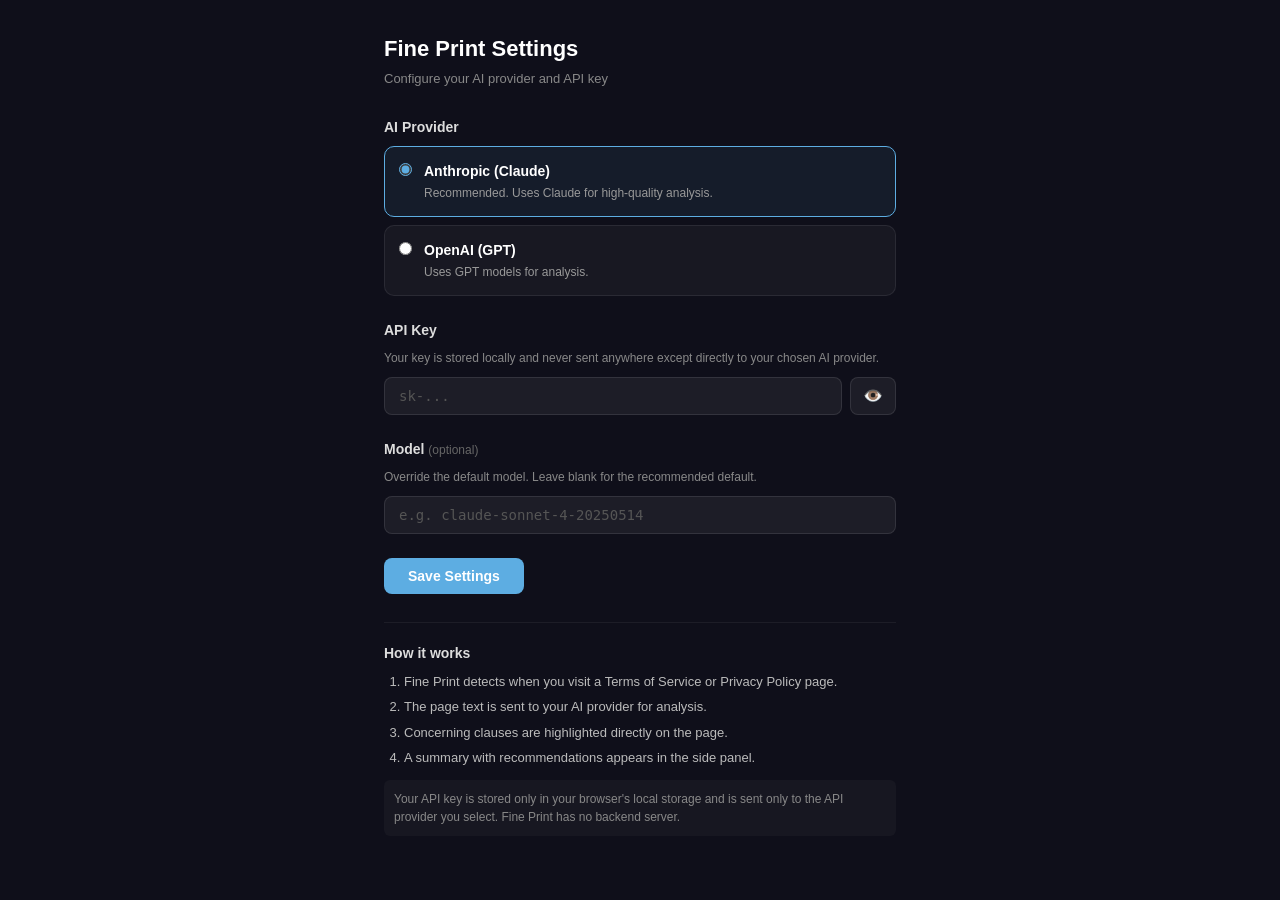
==== src/settings.html @ 07971ee2 "Initial commit: Fine Print Chrome extension AI-powered TOS & Privacy Policy analyzer with BYOK model" ====
<!DOCTYPE html>
<html lang="en">
<head>
  <meta charset="UTF-8">
  <meta name="viewport" content="width=device-width, initial-scale=1.0">
  <title>Fine Print - Settings</title>
  <link rel="stylesheet" href="settings.css">
</head>
<body>
  <div class="container">
    <header>
      <h1>Fine Print Settings</h1>
      <p class="subtitle">Configure your AI provider and API key</p>
    </header>

    <form id="settings-form">
      <section class="form-section">
        <h2>AI Provider</h2>
        <div class="radio-group">
          <label class="radio-card">
            <input type="radio" name="provider" value="anthropic" checked>
            <div class="radio-content">
              <div class="radio-title">Anthropic (Claude)</div>
              <div class="radio-desc">Recommended. Uses Claude for high-quality analysis.</div>
            </div>
          </label>
          <label class="radio-card">
            <input type="radio" name="provider" value="openai">
            <div class="radio-content">
              <div class="radio-title">OpenAI (GPT)</div>
              <div class="radio-desc">Uses GPT models for analysis.</div>
            </div>
          </label>
        </div>
      </section>

      <section class="form-section">
        <h2>API Key</h2>
        <p class="field-desc">Your key is stored locally and never sent anywhere except directly to your chosen AI provider.</p>
        <div class="input-group">
          <input type="password" id="api-key" placeholder="sk-..." autocomplete="off">
          <button type="button" id="toggle-key" class="btn-icon" title="Show/hide key">👁️</button>
        </div>
      </section>

      <section class="form-section">
        <h2>Model <span class="optional">(optional)</span></h2>
        <p class="field-desc">Override the default model. Leave blank for the recommended default.</p>
        <input type="text" id="model-id" placeholder="e.g. claude-sonnet-4-20250514">
        <div id="model-hint" class="hint"></div>
      </section>

      <div class="actions">
        <button type="submit" class="btn btn-primary">Save Settings</button>
        <span id="save-status" class="save-status"></span>
      </div>
    </form>

    <section class="form-section info-section">
      <h2>How it works</h2>
      <ol>
        <li>Fine Print detects when you visit a Terms of Service or Privacy Policy page.</li>
        <li>The page text is sent to your AI provider for analysis.</li>
        <li>Concerning clauses are highlighted directly on the page.</li>
        <li>A summary with recommendations appears in the side panel.</li>
      </ol>
      <p class="note">Your API key is stored only in your browser's local storage and is sent only to the API provider you select. Fine Print has no backend server.</p>
    </section>
  </div>

  <script src="settings.js"></script>
</body>
</html>
---- src/settings.css ----
* {
  margin: 0;
  padding: 0;
  box-sizing: border-box;
}

body {
  font-family: -apple-system, BlinkMacSystemFont, 'Segoe UI', Roboto, sans-serif;
  background: #0f0f1a;
  color: #e0e0e0;
  line-height: 1.5;
}

.container {
  max-width: 560px;
  margin: 0 auto;
  padding: 32px 24px;
}

header {
  margin-bottom: 28px;
}

header h1 {
  font-size: 22px;
  font-weight: 700;
  color: #fff;
}

.subtitle {
  font-size: 13px;
  color: #888;
  margin-top: 4px;
}

.form-section {
  margin-bottom: 24px;
}

h2 {
  font-size: 14px;
  font-weight: 700;
  color: #ddd;
  margin-bottom: 8px;
}

.optional {
  font-weight: 400;
  color: #666;
  font-size: 12px;
}

.field-desc {
  font-size: 12px;
  color: #888;
  margin-bottom: 10px;
}

/* Radio cards */
.radio-group {
  display: flex;
  flex-direction: column;
  gap: 8px;
}

.radio-card {
  display: flex;
  align-items: flex-start;
  gap: 12px;
  padding: 14px;
  background: rgba(255, 255, 255, 0.04);
  border: 1px solid rgba(255, 255, 255, 0.08);
  border-radius: 10px;
  cursor: pointer;
  transition: border-color 0.15s, background 0.15s;
}

.radio-card:hover {
  background: rgba(255, 255, 255, 0.06);
}

.radio-card:has(input:checked) {
  border-color: #5dade2;
  background: rgba(93, 173, 226, 0.08);
}

.radio-card input {
  margin-top: 2px;
  accent-color: #5dade2;
}

.radio-title {
  font-size: 14px;
  font-weight: 600;
  color: #fff;
}

.radio-desc {
  font-size: 12px;
  color: #999;
  margin-top: 2px;
}

/* Inputs */
input[type="text"],
input[type="password"] {
  width: 100%;
  padding: 10px 14px;
  background: rgba(255, 255, 255, 0.06);
  border: 1px solid rgba(255, 255, 255, 0.1);
  border-radius: 8px;
  color: #fff;
  font-size: 14px;
  font-family: 'SF Mono', 'Fira Code', monospace;
  outline: none;
  transition: border-color 0.15s;
}

input[type="text"]:focus,
input[type="password"]:focus {
  border-color: #5dade2;
}

input::placeholder {
  color: #555;
}

.input-group {
  display: flex;
  gap: 8px;
}

.input-group input {
  flex: 1;
}

.btn-icon {
  background: rgba(255, 255, 255, 0.06);
  border: 1px solid rgba(255, 255, 255, 0.1);
  border-radius: 8px;
  color: #888;
  font-size: 16px;
  cursor: pointer;
  padding: 8px 12px;
  transition: background 0.15s;
}

.btn-icon:hover {
  background: rgba(255, 255, 255, 0.1);
}

.hint {
  font-size: 11px;
  color: #666;
  margin-top: 6px;
}

/* Actions */
.actions {
  display: flex;
  align-items: center;
  gap: 14px;
  margin-bottom: 28px;
}

.btn {
  padding: 10px 24px;
  border-radius: 8px;
  border: none;
  font-size: 14px;
  font-weight: 600;
  cursor: pointer;
  transition: background 0.15s, transform 0.1s;
}

.btn:active {
  transform: scale(0.97);
}

.btn-primary {
  background: #5dade2;
  color: #fff;
}

.btn-primary:hover {
  background: #4a9cd6;
}

.save-status {
  font-size: 13px;
  color: #27ae60;
}

/* Info section */
.info-section {
  padding-top: 20px;
  border-top: 1px solid rgba(255, 255, 255, 0.06);
}

ol {
  padding-left: 20px;
  margin-bottom: 12px;
}

ol li {
  font-size: 13px;
  color: #bbb;
  margin-bottom: 6px;
}

.note {
  font-size: 12px;
  color: #888;
  padding: 10px;
  background: rgba(255, 255, 255, 0.03);
  border-radius: 6px;
}
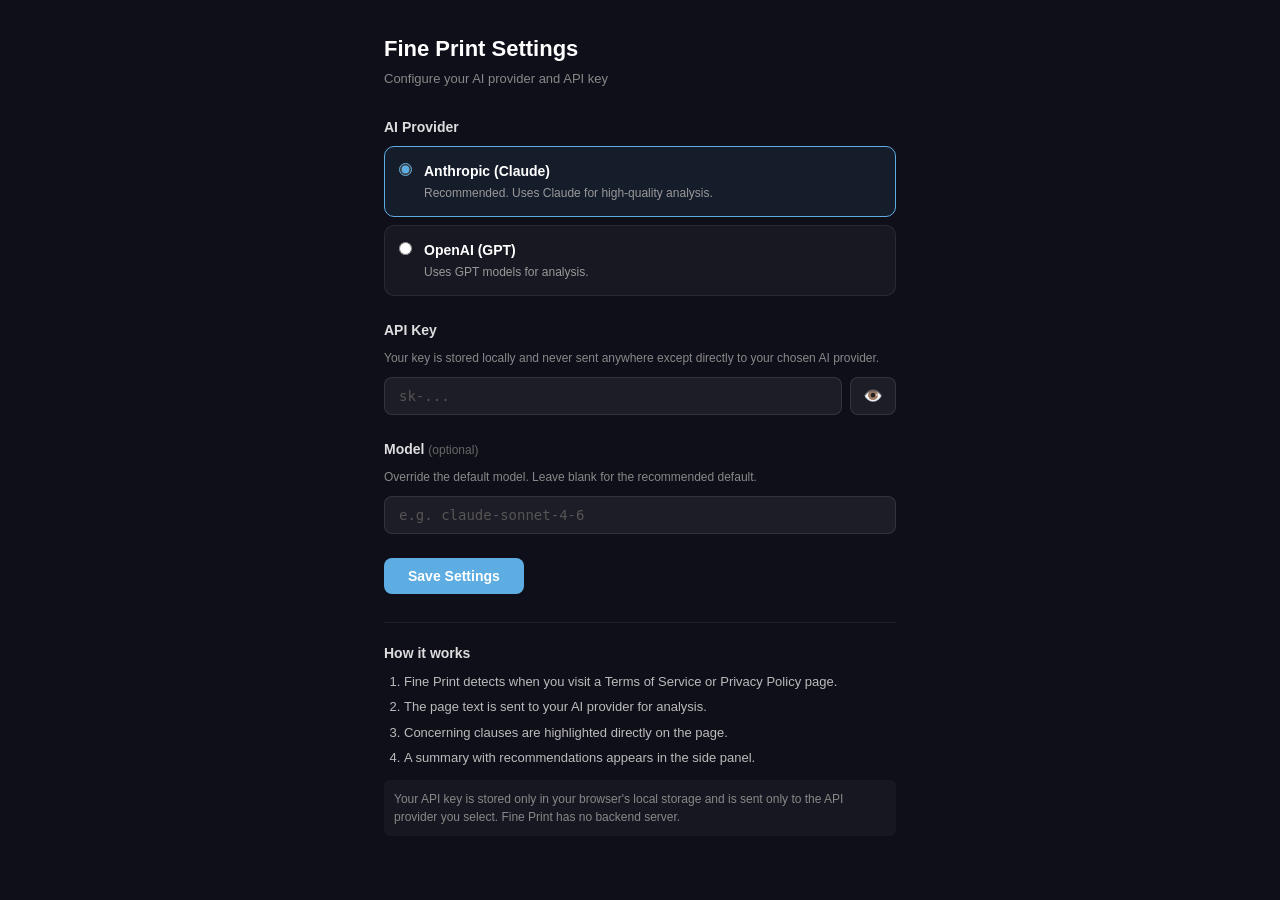
==== commit db3f2e64: "Update default model IDs to current versions Anthropic: claude-sonnet-4-6, OpenAI: gpt-5.4  Co-Autho" ====
--- a/src/settings.html
+++ b/src/settings.html
@@ -46,7 +46,7 @@
       <section class="form-section">
         <h2>Model <span class="optional">(optional)</span></h2>
         <p class="field-desc">Override the default model. Leave blank for the recommended default.</p>
-        <input type="text" id="model-id" placeholder="e.g. claude-sonnet-4-20250514">
+        <input type="text" id="model-id" placeholder="e.g. claude-sonnet-4-6">
         <div id="model-hint" class="hint"></div>
       </section>
 
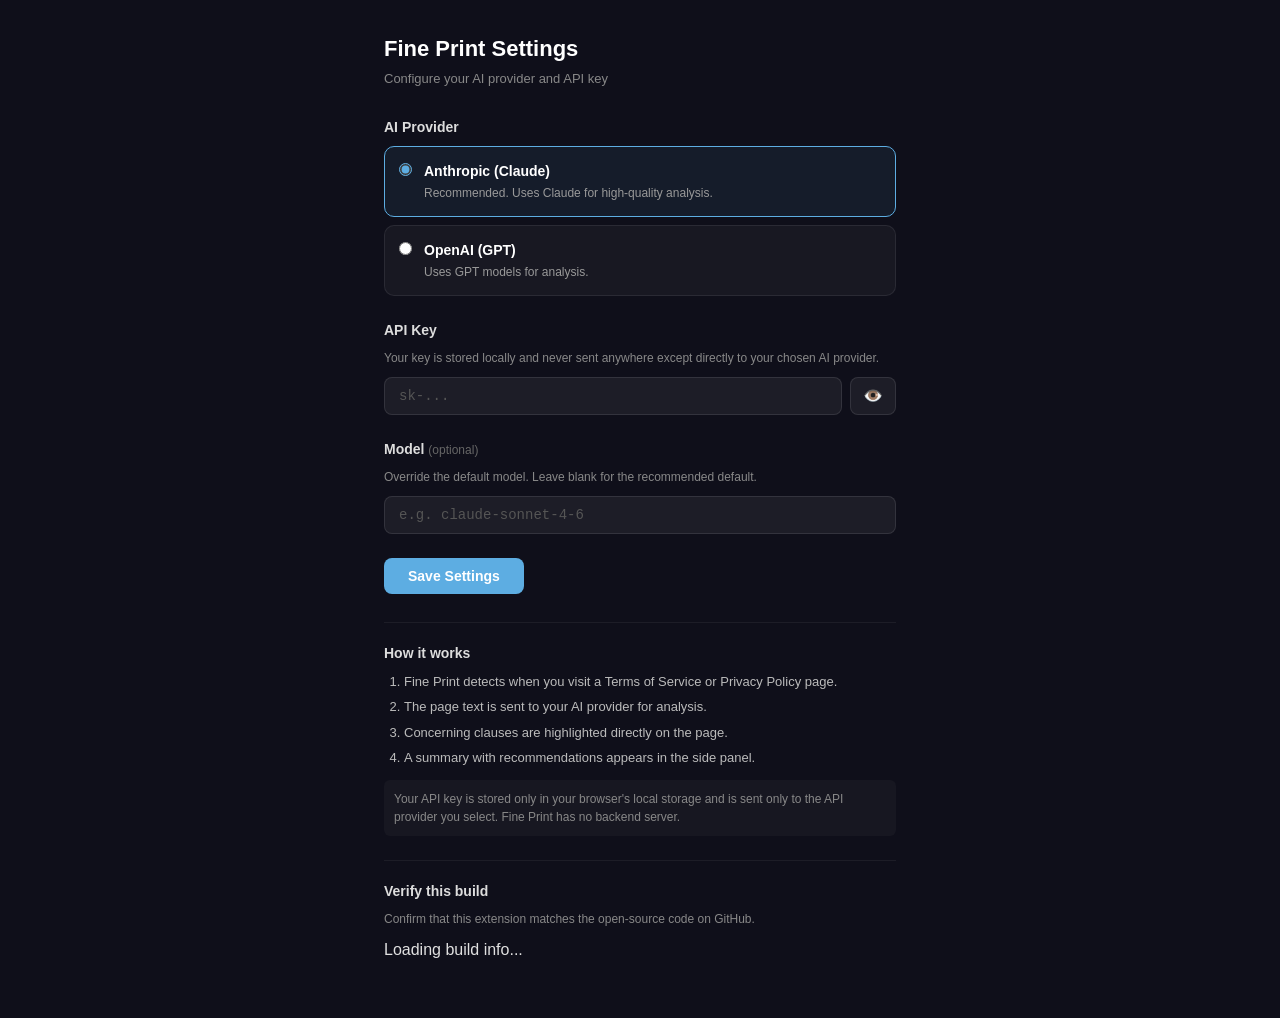
==== commit 3c7fcff4: "Add build verification system - package.sh stamps git SHA and generates SHA-256 file hashes - Settin" ====
--- a/src/settings.html
+++ b/src/settings.html
@@ -66,6 +66,36 @@
       </ol>
       <p class="note">Your API key is stored only in your browser's local storage and is sent only to the API provider you select. Fine Print has no backend server.</p>
     </section>
+
+    <section class="form-section info-section">
+      <h2>Verify this build</h2>
+      <p class="field-desc">Confirm that this extension matches the open-source code on GitHub.</p>
+      <div id="verify-loading">Loading build info...</div>
+      <div id="verify-info" style="display:none">
+        <table class="verify-table">
+          <tr>
+            <td class="verify-label">Version</td>
+            <td id="verify-version"></td>
+          </tr>
+          <tr>
+            <td class="verify-label">Commit</td>
+            <td><a id="verify-commit" href="#" target="_blank" rel="noopener"></a></td>
+          </tr>
+          <tr>
+            <td class="verify-label">Built at</td>
+            <td id="verify-built-at"></td>
+          </tr>
+        </table>
+        <details class="hash-details">
+          <summary>File hashes (SHA-256)</summary>
+          <pre id="verify-hashes"></pre>
+        </details>
+        <p class="note">To verify: clone the repo at the commit above, run <code>shasum -a 256</code> on each file, and compare the hashes. See the <a href="https://github.com/CEA-Brad/fine-print#verify" target="_blank" rel="noopener">README</a> for full instructions.</p>
+      </div>
+      <div id="verify-missing" style="display:none">
+        <p class="note">Build info not found. This is a development build loaded from source. Run <code>./package.sh</code> to generate a verifiable build.</p>
+      </div>
+    </section>
   </div>
 
   <script src="settings.js"></script>
--- a/src/settings.css
+++ b/src/settings.css
@@ -215,3 +215,65 @@
   background: rgba(255, 255, 255, 0.03);
   border-radius: 6px;
 }
+
+.note code {
+  background: rgba(255, 255, 255, 0.08);
+  padding: 2px 5px;
+  border-radius: 3px;
+  font-family: 'SF Mono', 'Fira Code', monospace;
+  font-size: 11px;
+}
+
+/* Verify section */
+.verify-table {
+  width: 100%;
+  margin-bottom: 12px;
+}
+
+.verify-table td {
+  padding: 6px 0;
+  font-size: 13px;
+  border-bottom: 1px solid rgba(255, 255, 255, 0.04);
+}
+
+.verify-label {
+  color: #888;
+  width: 80px;
+}
+
+.verify-table a {
+  color: #5dade2;
+  text-decoration: none;
+  font-family: 'SF Mono', 'Fira Code', monospace;
+}
+
+.verify-table a:hover {
+  text-decoration: underline;
+}
+
+.hash-details {
+  margin-bottom: 12px;
+}
+
+.hash-details summary {
+  font-size: 12px;
+  color: #999;
+  cursor: pointer;
+  padding: 6px 0;
+}
+
+.hash-details summary:hover {
+  color: #ccc;
+}
+
+.hash-details pre {
+  font-family: 'SF Mono', 'Fira Code', monospace;
+  font-size: 11px;
+  color: #aaa;
+  background: rgba(0, 0, 0, 0.3);
+  padding: 12px;
+  border-radius: 6px;
+  overflow-x: auto;
+  margin-top: 8px;
+  line-height: 1.6;
+}
